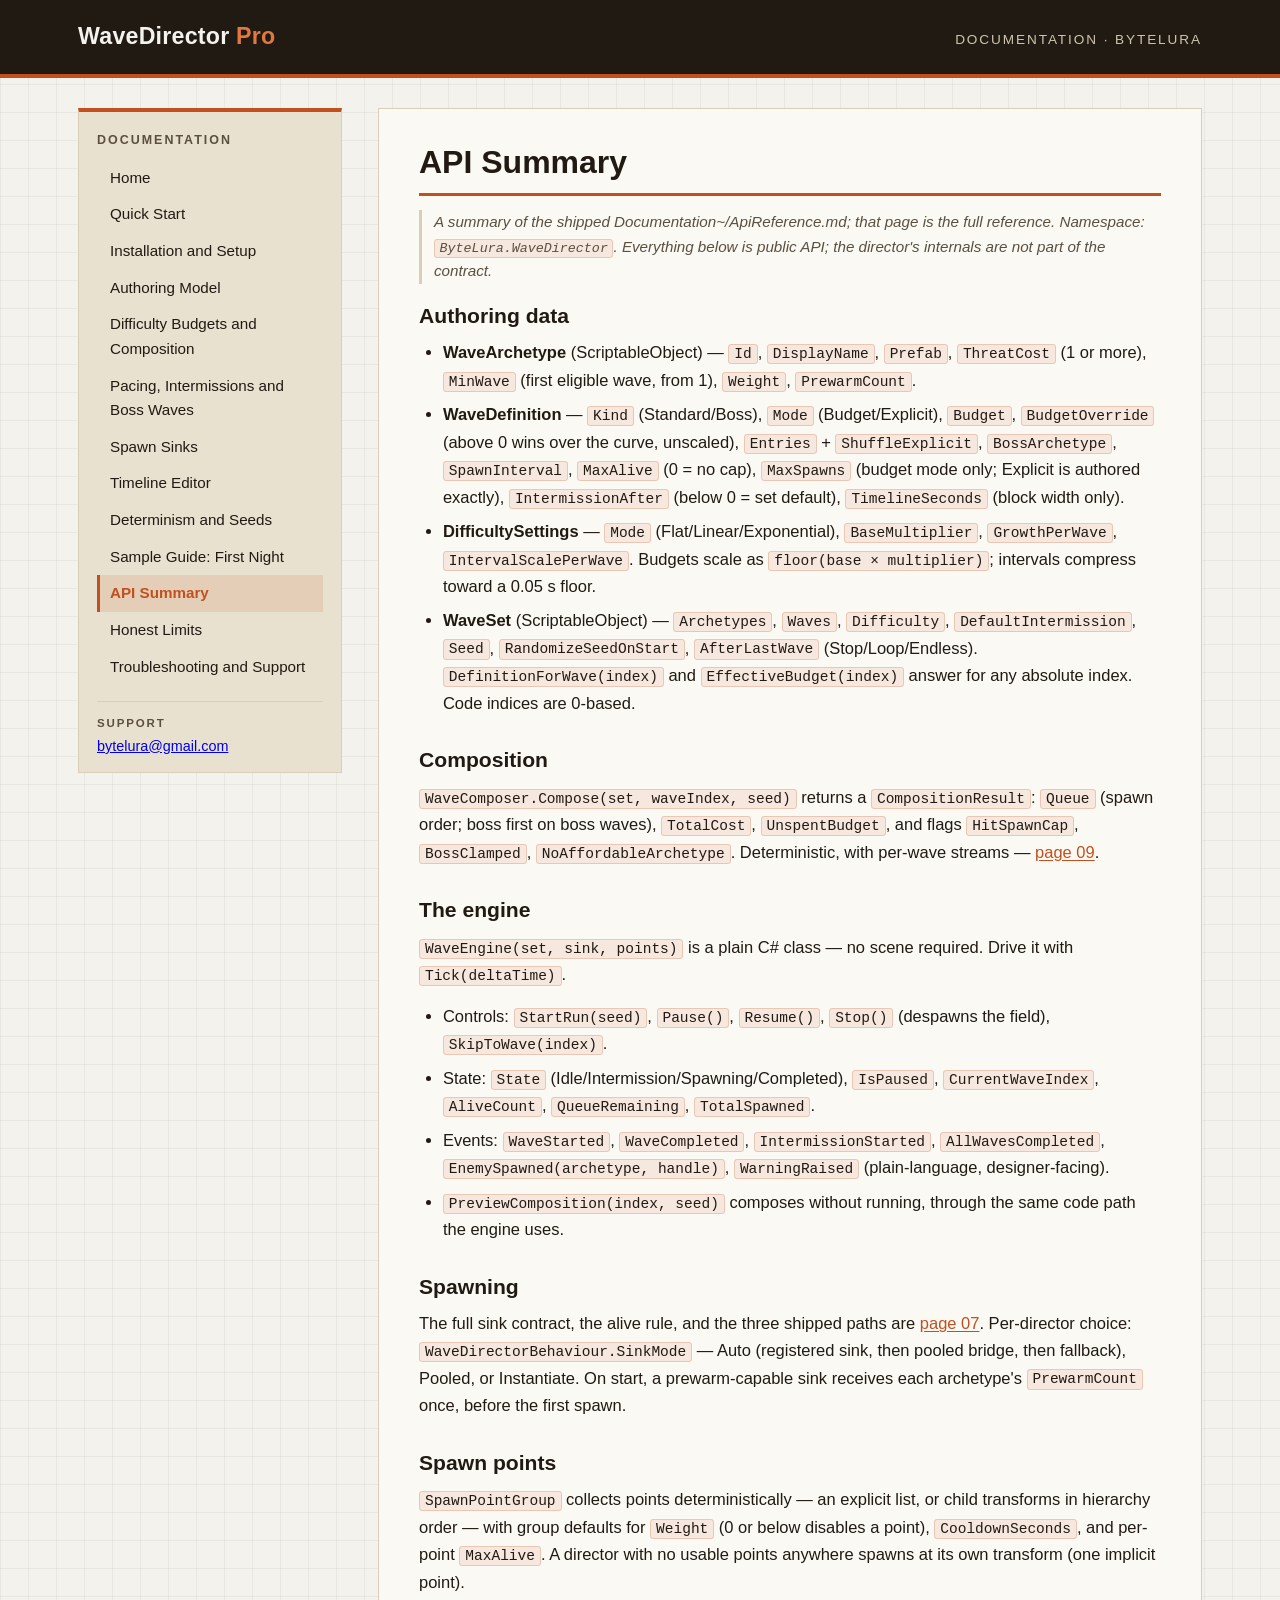
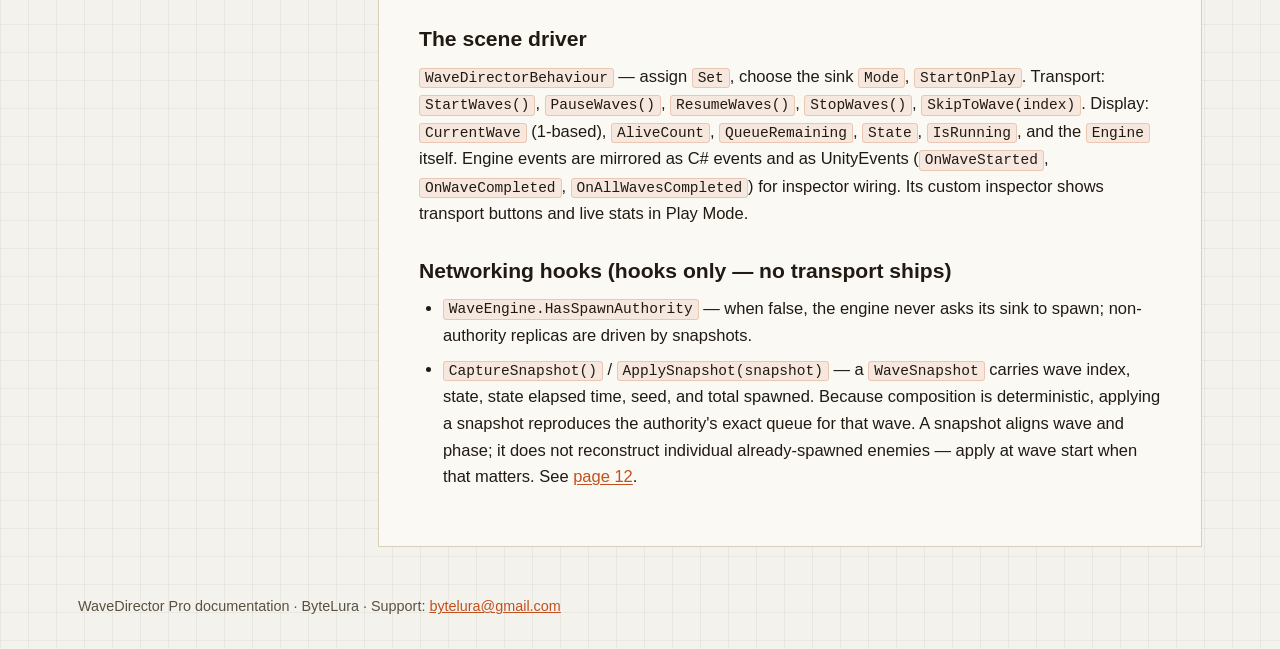
==== api-summary.html @ ea0103d8 "ByteLura documentation site — initial publish" ====
<!DOCTYPE html>
<html lang="en">
<head>
<meta charset="utf-8">
<meta name="viewport" content="width=device-width, initial-scale=1">
<title>API Summary - WaveDirector Pro Documentation - ByteLura</title>
<link rel="stylesheet" href="style.css">
</head>
<body>
<header class="site-header">
  <div class="header-inner">
    <div class="wordmark">WaveDirector <span class="accent">Pro</span></div>
    <div class="header-meta">Documentation &middot; ByteLura</div>
  </div>
</header>
<div class="layout">
  <nav class="sidebar" aria-label="Documentation">
    <h2 class="nav-title">Documentation</h2>
    <ul class="nav-list">
<li><a href="index.html">Home</a></li>
<li><a href="quick-start.html">Quick Start</a></li>
<li><a href="installation-and-setup.html">Installation and Setup</a></li>
<li><a href="authoring-model.html">Authoring Model</a></li>
<li><a href="difficulty-budgets-and-composition.html">Difficulty Budgets and Composition</a></li>
<li><a href="pacing-intermissions-and-boss-waves.html">Pacing, Intermissions and Boss Waves</a></li>
<li><a href="spawn-sinks.html">Spawn Sinks</a></li>
<li><a href="timeline-editor.html">Timeline Editor</a></li>
<li><a href="determinism-and-seeds.html">Determinism and Seeds</a></li>
<li><a href="sample-guide-first-night.html">Sample Guide: First Night</a></li>
<li><a href="api-summary.html" class="active" aria-current="page">API Summary</a></li>
<li><a href="honest-limits.html">Honest Limits</a></li>
<li><a href="troubleshooting-and-support.html">Troubleshooting and Support</a></li>
    </ul>
    <div class="side-support">
      <span class="side-support-label">Support</span>
      <a href="mailto:bytelura@gmail.com">bytelura@gmail.com</a>
    </div>
  </nav>
  <main class="content">
    <h1>API Summary</h1>
<p class="source-note">A summary of the shipped Documentation~/ApiReference.md; that page is the full reference. Namespace: <code>ByteLura.WaveDirector</code>. Everything below is public API; the director's internals are not part of the contract.</p>
<h2>Authoring data</h2>
<ul>
<li><strong>WaveArchetype</strong> (ScriptableObject) — <code>Id</code>, <code>DisplayName</code>, <code>Prefab</code>, <code>ThreatCost</code> (1 or more), <code>MinWave</code> (first eligible wave, from 1), <code>Weight</code>, <code>PrewarmCount</code>.</li>
<li><strong>WaveDefinition</strong> — <code>Kind</code> (Standard/Boss), <code>Mode</code> (Budget/Explicit), <code>Budget</code>, <code>BudgetOverride</code> (above 0 wins over the curve, unscaled), <code>Entries</code> + <code>ShuffleExplicit</code>, <code>BossArchetype</code>, <code>SpawnInterval</code>, <code>MaxAlive</code> (0 = no cap), <code>MaxSpawns</code> (budget mode only; Explicit is authored exactly), <code>IntermissionAfter</code> (below 0 = set default), <code>TimelineSeconds</code> (block width only).</li>
<li><strong>DifficultySettings</strong> — <code>Mode</code> (Flat/Linear/Exponential), <code>BaseMultiplier</code>, <code>GrowthPerWave</code>, <code>IntervalScalePerWave</code>. Budgets scale as <code>floor(base × multiplier)</code>; intervals compress toward a 0.05 s floor.</li>
<li><strong>WaveSet</strong> (ScriptableObject) — <code>Archetypes</code>, <code>Waves</code>, <code>Difficulty</code>, <code>DefaultIntermission</code>, <code>Seed</code>, <code>RandomizeSeedOnStart</code>, <code>AfterLastWave</code> (Stop/Loop/Endless). <code>DefinitionForWave(index)</code> and <code>EffectiveBudget(index)</code> answer for any absolute index. Code indices are 0-based.</li>
</ul>
<h2>Composition</h2>
<p><code>WaveComposer.Compose(set, waveIndex, seed)</code> returns a <code>CompositionResult</code>: <code>Queue</code> (spawn order; boss first on boss waves), <code>TotalCost</code>, <code>UnspentBudget</code>, and flags <code>HitSpawnCap</code>, <code>BossClamped</code>, <code>NoAffordableArchetype</code>. Deterministic, with per-wave streams — <a href="determinism-and-seeds.html">page 09</a>.</p>
<h2>The engine</h2>
<p><code>WaveEngine(set, sink, points)</code> is a plain C# class — no scene required. Drive it with <code>Tick(deltaTime)</code>.</p>
<ul>
<li>Controls: <code>StartRun(seed)</code>, <code>Pause()</code>, <code>Resume()</code>, <code>Stop()</code> (despawns the field), <code>SkipToWave(index)</code>.</li>
<li>State: <code>State</code> (Idle/Intermission/Spawning/Completed), <code>IsPaused</code>, <code>CurrentWaveIndex</code>, <code>AliveCount</code>, <code>QueueRemaining</code>, <code>TotalSpawned</code>.</li>
<li>Events: <code>WaveStarted</code>, <code>WaveCompleted</code>, <code>IntermissionStarted</code>, <code>AllWavesCompleted</code>, <code>EnemySpawned(archetype, handle)</code>, <code>WarningRaised</code> (plain-language, designer-facing).</li>
<li><code>PreviewComposition(index, seed)</code> composes without running, through the same code path the engine uses.</li>
</ul>
<h2>Spawning</h2>
<p>The full sink contract, the alive rule, and the three shipped paths are <a href="spawn-sinks.html">page 07</a>. Per-director choice: <code>WaveDirectorBehaviour.SinkMode</code> — Auto (registered sink, then pooled bridge, then fallback), Pooled, or Instantiate. On start, a prewarm-capable sink receives each archetype's <code>PrewarmCount</code> once, before the first spawn.</p>
<h2>Spawn points</h2>
<p><code>SpawnPointGroup</code> collects points deterministically — an explicit list, or child transforms in hierarchy order — with group defaults for <code>Weight</code> (0 or below disables a point), <code>CooldownSeconds</code>, and per-point <code>MaxAlive</code>. A director with no usable points anywhere spawns at its own transform (one implicit point).</p>
<h2>The scene driver</h2>
<p><code>WaveDirectorBehaviour</code> — assign <code>Set</code>, choose the sink <code>Mode</code>, <code>StartOnPlay</code>. Transport: <code>StartWaves()</code>, <code>PauseWaves()</code>, <code>ResumeWaves()</code>, <code>StopWaves()</code>, <code>SkipToWave(index)</code>. Display: <code>CurrentWave</code> (1-based), <code>AliveCount</code>, <code>QueueRemaining</code>, <code>State</code>, <code>IsRunning</code>, and the <code>Engine</code> itself. Engine events are mirrored as C# events and as UnityEvents (<code>OnWaveStarted</code>, <code>OnWaveCompleted</code>, <code>OnAllWavesCompleted</code>) for inspector wiring. Its custom inspector shows transport buttons and live stats in Play Mode.</p>
<h2>Networking hooks (hooks only — no transport ships)</h2>
<ul>
<li><code>WaveEngine.HasSpawnAuthority</code> — when false, the engine never asks its sink to spawn; non-authority replicas are driven by snapshots.</li>
<li><code>CaptureSnapshot()</code> / <code>ApplySnapshot(snapshot)</code> — a <code>WaveSnapshot</code> carries wave index, state, state elapsed time, seed, and total spawned. Because composition is deterministic, applying a snapshot reproduces the authority's exact queue for that wave. A snapshot aligns wave and phase; it does not reconstruct individual already-spawned enemies — apply at wave start when that matters. See <a href="honest-limits.html">page 12</a>.</li>
</ul>
  </main>
</div>
<footer class="site-footer">
  WaveDirector Pro documentation &middot; ByteLura &middot; Support: <a href="mailto:bytelura@gmail.com">bytelura@gmail.com</a>
</footer>
</body>
</html>
---- style.css ----
/* WaveDirector Pro documentation - ByteLura
   Identity from the product's marketing set: cream / graph-paper ground,
   rust accent (#c2501e), black type. */

:root {
  --ground: #f4f2ed;
  --ground-deep: #e9e1cf;
  --panel: #fbf9f4;
  --ink: #211a13;
  --ink-soft: #5a5041;
  --accent: #c2501e;
  --accent-bright: #e07840;
  --line: #d9cfb8;
  --code-bg: #221b13;
  --code-ink: #f2e8d5;
  --sidebar-w: 264px;
}

* { box-sizing: border-box; }

html { scroll-behavior: smooth; }

body {
  margin: 0;
  background-color: var(--ground);
  background-image:
    linear-gradient(rgba(33, 26, 19, 0.05) 1px, transparent 1px),
    linear-gradient(90deg, rgba(33, 26, 19, 0.05) 1px, transparent 1px);
  background-size: 28px 28px;
  color: var(--ink);
  font-family: -apple-system, BlinkMacSystemFont, "Segoe UI", Roboto,
    "Helvetica Neue", Arial, sans-serif;
  font-size: 16.5px;
  line-height: 1.62;
}

/* ---------- header ---------- */

.site-header {
  background: var(--ink);
  color: var(--ground);
  border-bottom: 4px solid var(--accent);
}

.header-inner {
  max-width: 1180px;
  margin: 0 auto;
  padding: 18px 28px;
  display: flex;
  align-items: baseline;
  justify-content: space-between;
  gap: 16px;
  flex-wrap: wrap;
}

.wordmark {
  font-size: 1.45rem;
  font-weight: 800;
  letter-spacing: 0.01em;
}

.wordmark .accent { color: var(--accent-bright); }

.header-meta {
  font-size: 0.85rem;
  letter-spacing: 0.14em;
  text-transform: uppercase;
  color: #cfc4ab;
}

/* ---------- layout ---------- */

.layout {
  max-width: 1180px;
  margin: 0 auto;
  display: flex;
  align-items: flex-start;
  gap: 36px;
  padding: 30px 28px 48px;
}

/* ---------- sidebar ---------- */

.sidebar {
  flex: 0 0 var(--sidebar-w);
  width: var(--sidebar-w);
  position: sticky;
  top: 24px;
  background: var(--ground-deep);
  border: 1px solid var(--line);
  border-top: 4px solid var(--accent);
  padding: 18px 18px 14px;
}

.nav-title {
  margin: 0 0 10px;
  font-size: 0.78rem;
  font-weight: 700;
  letter-spacing: 0.16em;
  text-transform: uppercase;
  color: var(--ink-soft);
}

.nav-list {
  list-style: none;
  margin: 0;
  padding: 0;
}

.nav-list li { margin: 0; }

.nav-list a {
  display: block;
  padding: 6px 10px;
  color: var(--ink);
  text-decoration: none;
  font-size: 0.95rem;
  border-left: 3px solid transparent;
}

.nav-list a:hover {
  background: rgba(194, 80, 30, 0.10);
  text-decoration: none;
}

.nav-list a.active {
  border-left-color: var(--accent);
  background: rgba(194, 80, 30, 0.13);
  font-weight: 700;
  color: var(--accent);
}

.side-support {
  margin-top: 16px;
  padding-top: 12px;
  border-top: 1px solid var(--line);
  font-size: 0.9rem;
}

.side-support-label {
  display: block;
  font-size: 0.72rem;
  font-weight: 700;
  letter-spacing: 0.16em;
  text-transform: uppercase;
  color: var(--ink-soft);
  margin-bottom: 2px;
}

/* ---------- content ---------- */

.content {
  flex: 1 1 auto;
  min-width: 0;
  background: var(--panel);
  border: 1px solid var(--line);
  padding: 34px 40px 40px;
}

.content h1 {
  margin: 0 0 14px;
  font-size: 2rem;
  line-height: 1.2;
  font-weight: 800;
  padding-bottom: 12px;
  border-bottom: 3px solid var(--accent);
}

.content .lead {
  font-size: 1.13rem;
  color: var(--ink-soft);
  margin: 0 0 22px;
}

.content h2 {
  font-size: 1.32rem;
  font-weight: 750;
  margin: 30px 0 10px;
  line-height: 1.3;
}

.content h2:first-of-type { margin-top: 18px; }

.content p { margin: 0 0 14px; }

.content ul, .content ol {
  margin: 0 0 16px;
  padding-left: 1.45em;
}

.content li { margin-bottom: 7px; }
.content li:last-child { margin-bottom: 0; }

.content a {
  color: var(--accent);
  text-decoration: underline;
  text-underline-offset: 2px;
}

.content a:hover { color: var(--accent-bright); }

.source-note {
  font-style: italic;
  color: var(--ink-soft);
  font-size: 0.95rem;
  border-left: 3px solid var(--line);
  padding-left: 12px;
}

strong { font-weight: 700; }

/* ---------- code ---------- */

code {
  font-family: ui-monospace, "Cascadia Mono", "SF Mono", Consolas,
    "Liberation Mono", monospace;
  font-size: 0.88em;
  background: rgba(194, 80, 30, 0.10);
  border: 1px solid rgba(194, 80, 30, 0.22);
  border-radius: 3px;
  padding: 0.08em 0.34em;
}

pre {
  background: var(--code-bg);
  border-left: 4px solid var(--accent);
  padding: 16px 18px;
  overflow-x: auto;
  margin: 0 0 18px;
}

pre code {
  background: none;
  border: none;
  padding: 0;
  color: var(--code-ink);
  font-size: 0.9rem;
  line-height: 1.55;
}

/* ---------- tables ---------- */

.table-wrap { overflow-x: auto; margin: 0 0 18px; }

table {
  border-collapse: collapse;
  width: 100%;
  font-size: 0.96rem;
}

th, td {
  text-align: left;
  vertical-align: top;
  padding: 8px 12px;
  border: 1px solid var(--line);
}

thead th {
  background: var(--ground-deep);
  border-bottom: 3px solid var(--accent);
  font-weight: 700;
}

tbody tr:nth-child(even) { background: rgba(233, 225, 207, 0.35); }

/* ---------- documentation images ---------- */

.doc-hero, .doc-shot {
  margin: 0 0 20px;
}

.doc-hero img, .doc-shot img {
  display: block;
  max-width: 100%;
  height: auto;
  border: 1px solid var(--line);
  border-radius: 6px;
}

.doc-hero figcaption, .doc-shot figcaption {
  margin-top: 8px;
  font-size: 0.9rem;
  color: var(--ink-soft);
}

.doc-gallery {
  display: grid;
  grid-template-columns: 1fr 1fr;
  gap: 20px;
  margin: 0 0 20px;
}

.doc-gallery .doc-shot { margin: 0; }

@media (max-width: 880px) {
  .doc-gallery { grid-template-columns: 1fr; }
}

/* ---------- doc index on home ---------- */

.doc-index { columns: 2; column-gap: 36px; }
.doc-index li { break-inside: avoid; }

/* ---------- footer ---------- */

.site-footer {
  max-width: 1180px;
  margin: 0 auto;
  padding: 0 28px 30px;
  font-size: 0.9rem;
  color: var(--ink-soft);
}

.site-footer a { color: var(--accent); }

/* ---------- narrow screens ---------- */

@media (max-width: 880px) {
  .layout {
    flex-direction: column;
    gap: 20px;
    padding: 20px 16px 36px;
  }

  .sidebar {
    position: static;
    flex: none;
    width: 100%;
  }

  .nav-list {
    display: flex;
    flex-wrap: wrap;
    gap: 2px 6px;
  }

  .nav-list a {
    border-left: none;
    border-bottom: 3px solid transparent;
    padding: 5px 8px;
  }

  .nav-list a.active { border-bottom-color: var(--accent); }

  .content { padding: 24px 20px 30px; }
  .content h1 { font-size: 1.6rem; }
  .doc-index { columns: 1; }
  .header-inner { padding: 14px 16px; }
}
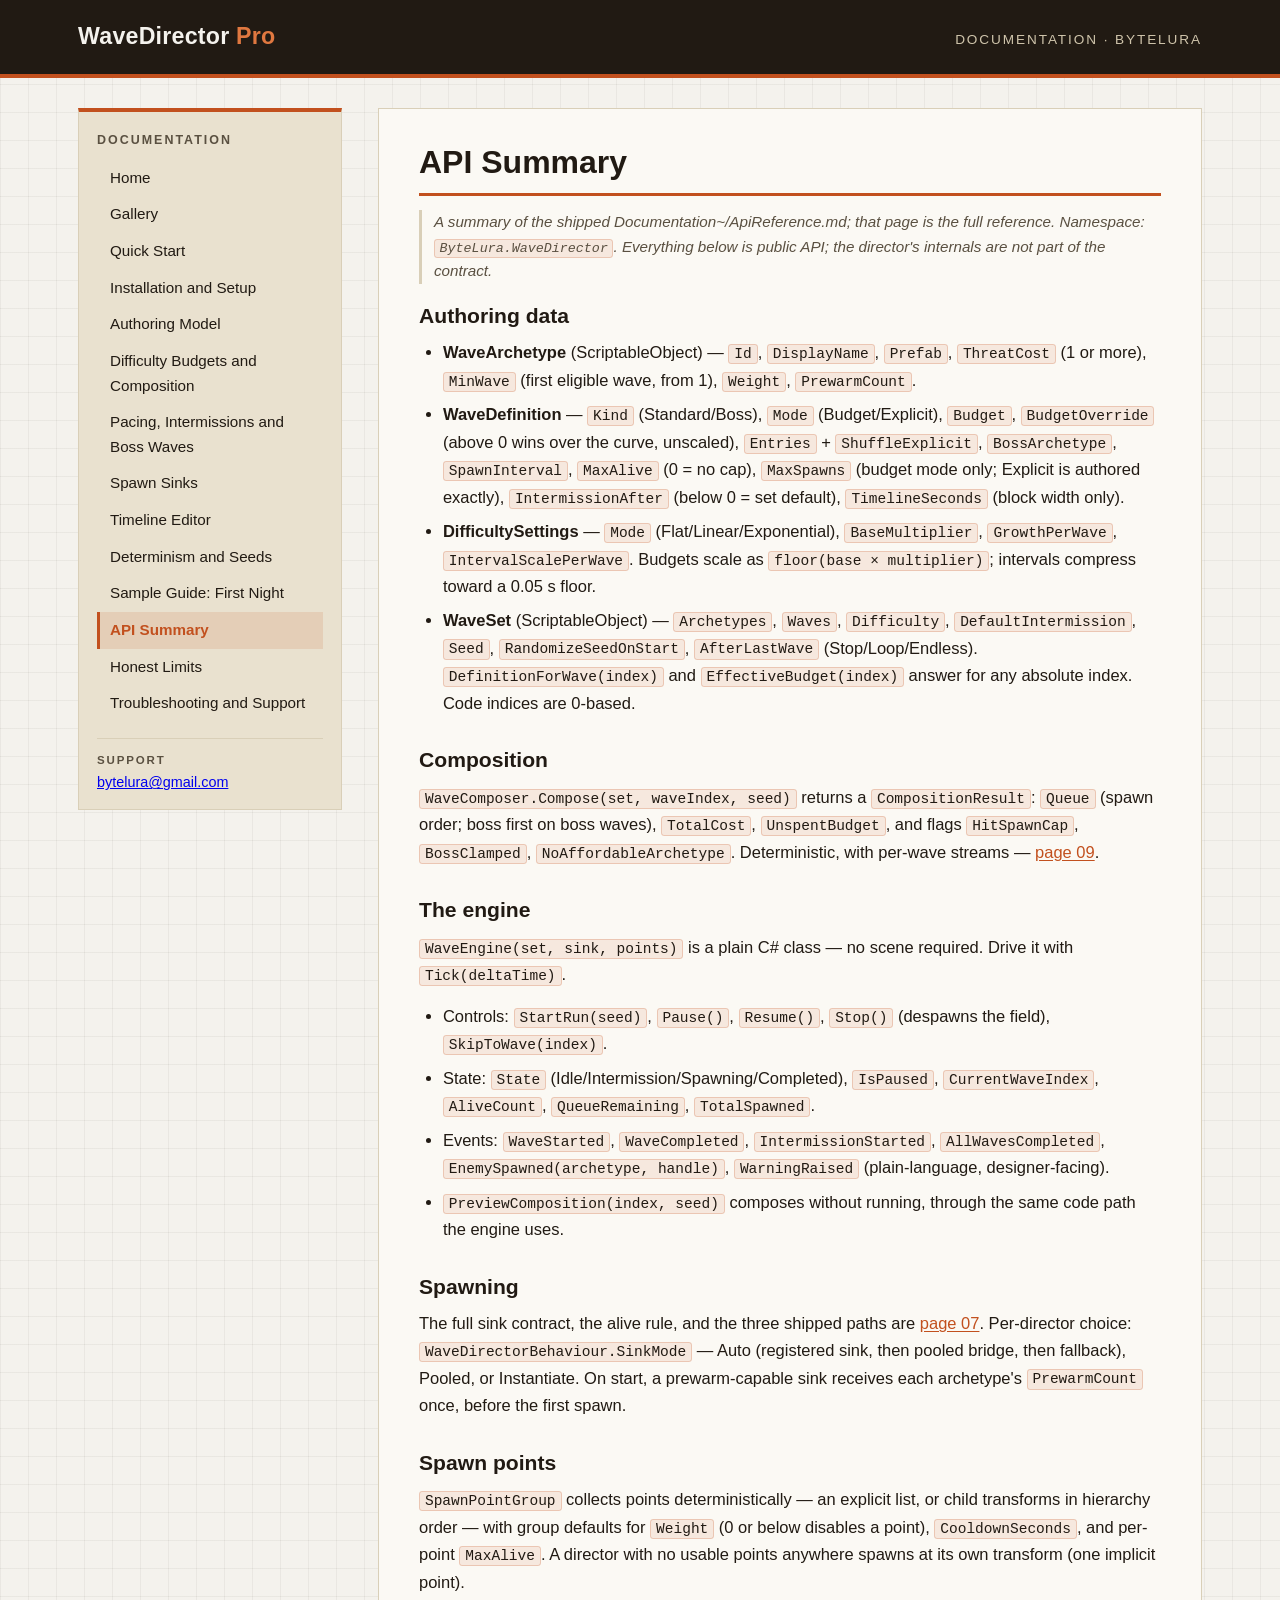
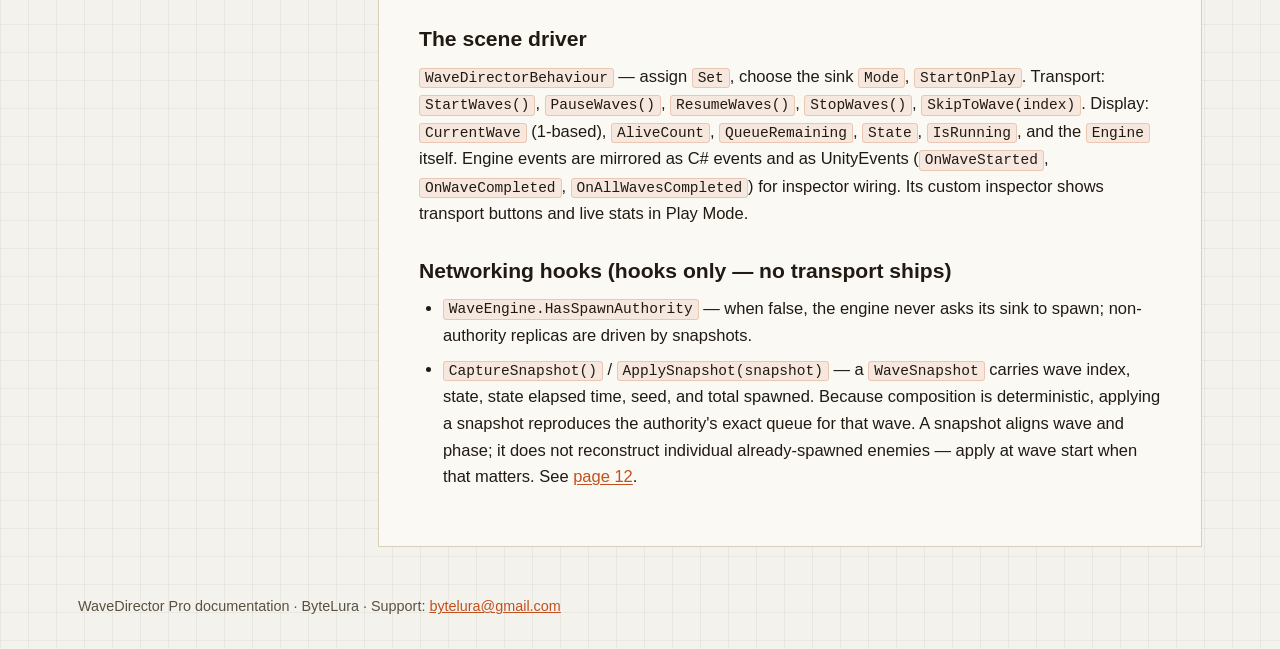
==== commit 374dc6df: "Add showcase gallery: 15 finals with Gallery nav on all pages" ====
--- a/api-summary.html
+++ b/api-summary.html
@@ -18,6 +18,7 @@
     <h2 class="nav-title">Documentation</h2>
     <ul class="nav-list">
 <li><a href="index.html">Home</a></li>
+<li><a href="gallery.html">Gallery</a></li>
 <li><a href="quick-start.html">Quick Start</a></li>
 <li><a href="installation-and-setup.html">Installation and Setup</a></li>
 <li><a href="authoring-model.html">Authoring Model</a></li>
